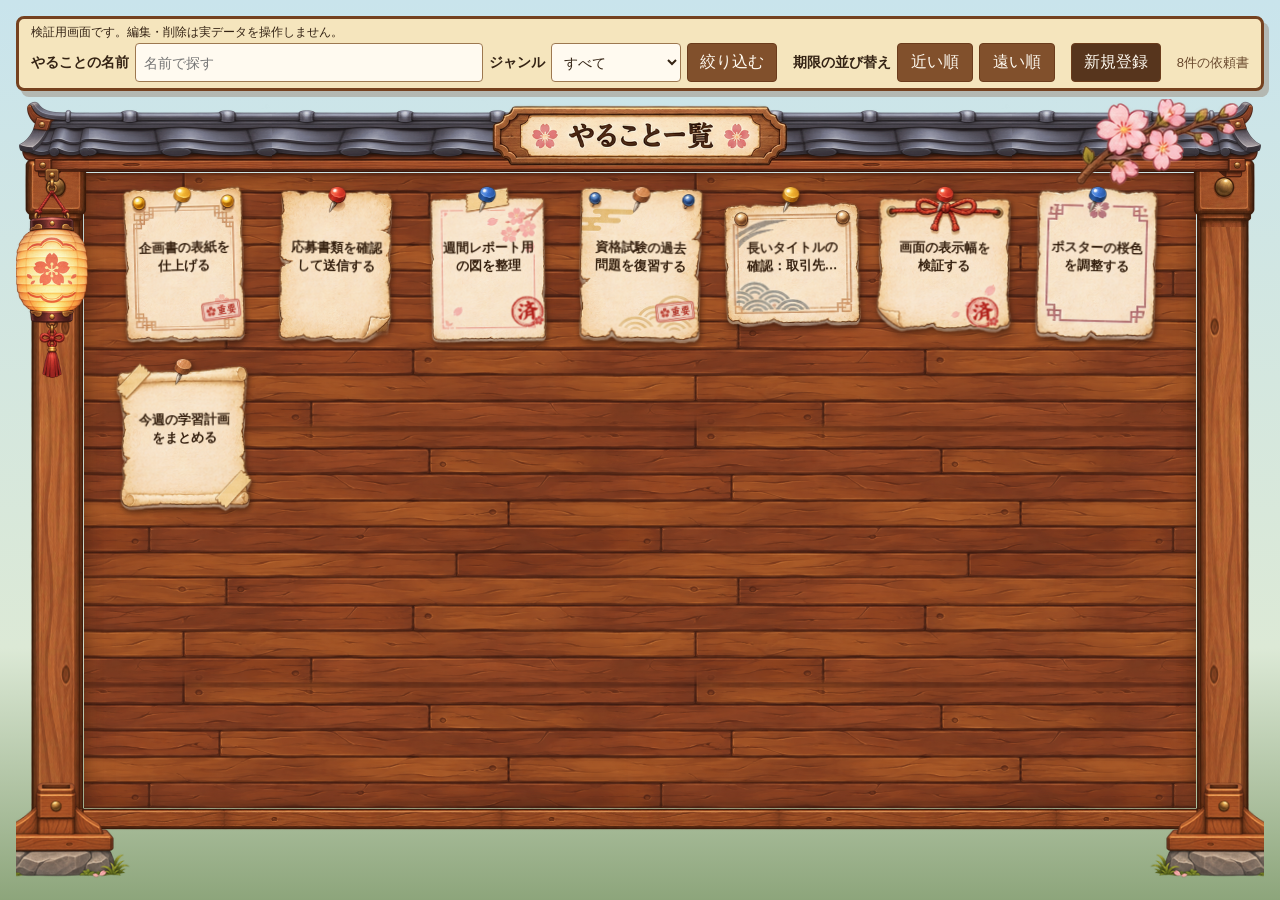
==== src/main/resources/static/todos-board-preview.html @ 301bfee9 "自由制作 1105午前分" ====
<!DOCTYPE html>
<html lang="ja">
<head>
    <meta charset="UTF-8">
    <meta name="viewport" content="width=device-width, initial-scale=1.0">
    <link rel="icon" href="data:,">
    <title>和風依頼掲示板・配置検証</title>
    <link rel="stylesheet" href="css/todos-board-preview.css">
    <script src="js/todos-board-preview.js" defer></script>
</head>
<body>
    <main class="preview-layout">
        <aside class="preview-controls" aria-label="検索と並び替えの検証">
            <p class="preview-controls__note">検証用画面です。編集・削除は実データを操作しません。</p>
            <div class="preview-controls__search"><label for="preview-keyword">やることの名前</label><input id="preview-keyword" type="search" placeholder="名前で探す"><label for="preview-category">ジャンル</label><select id="preview-category"><option value="">すべて</option><option>デザイン</option><option>マーケティング</option><option>プログラミング</option><option>資格</option><option>就職活動</option></select><button id="preview-search" type="button">絞り込む</button></div>
            <div class="preview-controls__sort"><span>期限の並び替え</span><div class="preview-controls__sort-buttons"><button type="button" data-order="asc">近い順</button><button type="button" data-order="desc">遠い順</button></div></div>
            <button class="preview-controls__create" type="button">新規登録</button>
            <p class="preview-controls__count" id="preview-count" role="status">8件の依頼書</p>
        </aside>
        <section class="board" aria-labelledby="preview-title">
            <div class="board__frame">
                <div class="board__paper" role="region" aria-label="サンプルの依頼書。縦にスクロールできます" tabindex="0">
                <div class="notice-grid" id="notice-grid">
                    <button class="notice-thumb" type="button" data-title="企画書の表紙を仕上げる" data-memo="表紙の配色と見出しを確認し、共有用の画像を書き出す。" data-category="デザイン" data-priority="高" data-due="2026-11-07" data-status="未完了" aria-label="企画書の表紙を仕上げる（未完了）の依頼書を開く">
                        <img class="notice-thumb__image" src="assets/todos/list/themes/japanese-board/notices/notice-01-gold.png" alt="">
                        <img class="notice-thumb__pin" src="assets/todos/list/themes/japanese-board/pins/pin-gold.png" alt="">
                        <span class="notice-thumb__title">企画書の表紙を仕上げる</span>
                        <img class="notice-thumb__stamp" src="assets/todos/list/themes/japanese-board/stamps/stamp-important.png" alt="">
                    </button>
                    <button class="notice-thumb" type="button" data-title="応募書類を確認して送信する" data-memo="誤字を確認してから応募書類を送信する。" data-category="就職活動" data-priority="中" data-due="2026-11-09" data-status="未完了" aria-label="応募書類を確認して送信する（未完了）の依頼書を開く">
                        <img class="notice-thumb__image" src="assets/todos/list/themes/japanese-board/notices/notice-02-red-pin.png" alt="">
                        <img class="notice-thumb__pin" src="assets/todos/list/themes/japanese-board/pins/pin-red.png" alt="">
                        <span class="notice-thumb__title">応募書類を確認して送信する</span>
                    </button>
                    <button class="notice-thumb" type="button" data-title="週間レポート用の図を整理" data-memo="集計結果を図にまとめ、説明文と数字の対応を確認した。" data-category="マーケティング" data-priority="低" data-due="2026-11-12" data-status="完了" aria-label="週間レポート用の図を整理（完了）の依頼書を開く">
                        <img class="notice-thumb__image" src="assets/todos/list/themes/japanese-board/notices/notice-03-sakura-tape.png" alt="">
                        <img class="notice-thumb__pin" src="assets/todos/list/themes/japanese-board/pins/pin-blue.png" alt="">
                        <span class="notice-thumb__title">週間レポート用の図を整理</span>
                        <img class="notice-thumb__stamp notice-thumb__stamp--done" src="assets/todos/list/themes/japanese-board/stamps/stamp-done.png" alt="">
                    </button>
                    <button class="notice-thumb" type="button" data-title="資格試験の過去問題を復習する" data-memo="間違えた問題の解説を読み、もう一度解き直す。" data-category="資格" data-priority="高" data-due="2026-11-15" data-status="未完了" aria-label="資格試験の過去問題を復習する（未完了）の依頼書を開く">
                        <img class="notice-thumb__image" src="assets/todos/list/themes/japanese-board/notices/notice-04-wave.png" alt="">
                        <img class="notice-thumb__pin" src="assets/todos/list/themes/japanese-board/pins/pin-wood.png" alt="">
                        <span class="notice-thumb__title">資格試験の過去問題を復習する</span>
                        <img class="notice-thumb__stamp" src="assets/todos/list/themes/japanese-board/stamps/stamp-important.png" alt="">
                    </button>
                    <button class="notice-thumb" type="button" data-title="長いタイトルの確認：取引先から届いた複数の要望を読み比べ、担当者ごとの作業内容を整理してから次回の打ち合わせに使う資料へ反映する" data-memo="長文の見本。全文は拡大画面で読み、一覧では先頭の二行だけを表示する。" data-category="プログラミング" data-priority="中" data-due="2026-11-20" data-status="未完了" aria-label="長いタイトル（未完了）の依頼書を開く">
                        <img class="notice-thumb__image" src="assets/todos/list/themes/japanese-board/notices/notice-05-wave-corner.png" alt="">
                        <img class="notice-thumb__pin" src="assets/todos/list/themes/japanese-board/pins/pin-gold.png" alt="">
                        <span class="notice-thumb__title">長いタイトルの確認：取引先から届いた複数の要望を読み比べ、担当者ごとの作業内容を整理してから次回の打ち合わせに使う資料へ反映する</span>
                    </button>
                    <button class="notice-thumb" type="button" data-title="画面の表示幅を検証する" data-memo="PCとスマートフォンの幅で依頼書と操作を確認した。" data-category="デザイン" data-priority="低" data-due="2026-11-25" data-status="完了" aria-label="画面の表示幅を検証する（完了）の依頼書を開く">
                        <img class="notice-thumb__image" src="assets/todos/list/themes/japanese-board/notices/notice-06-ribbon.png" alt="">
                        <img class="notice-thumb__pin" src="assets/todos/list/themes/japanese-board/pins/pin-red.png" alt="">
                        <span class="notice-thumb__title">画面の表示幅を検証する</span>
                        <img class="notice-thumb__stamp notice-thumb__stamp--done" src="assets/todos/list/themes/japanese-board/stamps/stamp-done.png" alt="">
                    </button>
                    <button class="notice-thumb" type="button" data-title="ポスターの桜色を調整する" data-memo="印刷時に読みやすい色合いになるよう試作を比較する。" data-category="デザイン" data-priority="中" data-due="2026-11-27" data-status="未完了" aria-label="ポスターの桜色を調整する（未完了）の依頼書を開く">
                        <img class="notice-thumb__image" src="assets/todos/list/themes/japanese-board/notices/notice-07-sakura-border.png" alt="">
                        <img class="notice-thumb__pin" src="assets/todos/list/themes/japanese-board/pins/pin-blue.png" alt="">
                        <span class="notice-thumb__title">ポスターの桜色を調整する</span>
                    </button>
                    <button class="notice-thumb" type="button" data-title="今週の学習計画をまとめる" data-memo="週末までの課題を確認し、学習する順番を決める。" data-category="資格" data-priority="低" data-due="2026-11-30" data-status="未完了" aria-label="今週の学習計画をまとめる（未完了）の依頼書を開く">
                        <img class="notice-thumb__image" src="assets/todos/list/themes/japanese-board/notices/notice-08-taped.png" alt="">
                        <img class="notice-thumb__pin" src="assets/todos/list/themes/japanese-board/pins/pin-wood.png" alt="">
                        <span class="notice-thumb__title">今週の学習計画をまとめる</span>
                    </button>
                </div>
            </div>
            </div>
            <div class="board__roof" aria-hidden="true"></div>
            <div class="board__post board__post--left" aria-hidden="true"></div>
            <div class="board__post board__post--right" aria-hidden="true"></div>
            <img class="board__foot board__foot--left" src="assets/todos/list/themes/japanese-board/exterior/foot.png" alt="" aria-hidden="true">
            <img class="board__foot board__foot--right" src="assets/todos/list/themes/japanese-board/exterior/foot.png" alt="" aria-hidden="true">
            <img class="board__lantern" src="assets/todos/list/themes/japanese-board/exterior/lantern.png" alt="" aria-hidden="true">
            <img class="board__sakura" src="assets/todos/list/themes/japanese-board/decor/sakura-branch.png" alt="" aria-hidden="true">
            <h1 class="board__title" id="preview-title"><img src="assets/todos/list/themes/japanese-board/title-todo-list.png" alt="やること一覧"></h1>
        </section>
    </main>

    <dialog class="notice-dialog" id="notice-dialog" aria-labelledby="detail-title">
        <button class="notice-dialog__close" id="notice-close" type="button" aria-label="依頼書を閉じる">×</button>
        <div class="notice-dialog__body">
            <div class="notice-dialog__art">
                <img class="notice-dialog__image" id="detail-image" alt="選択した依頼書の絵柄">
                <img class="notice-dialog__pin" id="detail-pin" alt="">
                <span class="notice-dialog__paper-title" id="detail-paper-title"></span>
                <img class="notice-dialog__stamp" id="detail-stamp" alt="" hidden>
            </div>
            <div class="notice-dialog__details">
                <p class="notice-dialog__eyebrow">依頼書の詳細</p>
                <h2 id="detail-title"></h2>
                <p class="notice-dialog__memo" id="detail-memo"></p>
                <dl>
                    <div><dt>ジャンル</dt><dd id="detail-category"></dd></div>
                    <div><dt>優先度</dt><dd id="detail-priority"></dd></div>
                    <div><dt>期限</dt><dd id="detail-due"></dd></div>
                    <div><dt>状態</dt><dd id="detail-status"></dd></div>
                </dl>
                <div class="notice-dialog__actions"><button class="notice-dialog__action notice-dialog__action--edit" type="button" aria-label="編集（検証用）"></button><button class="notice-dialog__action notice-dialog__action--delete" type="button" aria-label="削除（検証用）"></button></div>
                <p class="notice-dialog__hint">編集・削除は配置確認用です。</p>
            </div>
        </div>
    </dialog>
</body>
</html>
---- src/main/resources/static/css/todos-board-preview.css ----
:root {
    font-family: "Yu Gothic", "Hiragino Kaku Gothic ProN", Meiryo, sans-serif;
    color: #342314;
    background: linear-gradient(#c9e4ec, #dce9d6 72%, #8da57b);
}

* { box-sizing: border-box; }
body { min-width: 320px; min-height: 100dvh; margin: 0; }
button, input, select { font: inherit; }

.preview-layout {
    display: grid;
    grid-template-rows: auto minmax(0, 1fr);
    gap: 8px;
    width: 100%;
    height: 100dvh;
    min-height: 0;
    padding: 16px;
}

.board {
    position: relative;
    isolation: isolate;
    width: 100%;
    min-width: 0;
    min-height: 0;
    overflow: hidden;
}

.board__frame { position: absolute; z-index: 1; inset: 42px 36px 44px; min-width: 0; min-height: 0; }
.board__frame::after { content: ''; position: absolute; z-index: 2; inset: 0; border: 32px solid transparent; border-image-source: url('../assets/todos/list/themes/japanese-board/exterior/wood-frame-9slice.png'); border-image-slice: 72; border-image-width: 32px; border-image-repeat: repeat; pointer-events: none; }
.board__roof { position: absolute; z-index: 3; top: 0; right: 0; left: 0; height: 80px; border: solid transparent; border-width: 0 69px 0 73px; border-image-source: url('../assets/todos/list/themes/japanese-board/exterior/roof-3slice.png'); border-image-slice: 0 138 0 146 fill; border-image-width: 0 69px 0 73px; border-image-repeat: repeat; pointer-events: none; }
.board__post { position: absolute; z-index: 2; top: 48px; bottom: 0; width: 80px; border: solid transparent; border-width: 80px 0; border-image-source: url('../assets/todos/list/themes/japanese-board/exterior/post-3slice.png'); border-image-slice: 160 0 160 0 fill; border-image-width: 80px 0; border-image-repeat: stretch repeat; pointer-events: none; }
.board__post--left { left: 0; }
.board__post--right { right: 0; transform: scaleX(-1); }
.board__foot { position: absolute; z-index: 4; bottom: -20px; display: block; width: 220px; height: auto; pointer-events: none; }
.board__foot--left { left: -70px; }
.board__foot--right { right: -70px; transform: scaleX(-1); }
.board__lantern { position: absolute; z-index: 4; top: 64px; left: -24px; display: block; width: 120px; height: auto; pointer-events: none; }
.board__sakura { position: absolute; z-index: 4; top: -6px; right: 22px; display: block; width: 170px; height: auto; pointer-events: none; }
.board__title { position: absolute; z-index: 5; top: 4px; left: 50%; width: 300px; margin: 0; transform: translateX(-50%); pointer-events: none; }
.board__title img { display: block; width: 100%; }

.board__paper {
    position: absolute;
    z-index: 1;
    inset: 32px;
    min-width: 0;
    min-height: 0;
    overflow-x: hidden;
    overflow-y: auto;
    padding: 12px;
    background: #8a4a27 url('../assets/todos/list/themes/japanese-board/exterior/wood-surface-tile.png') left top / 512px 256px repeat;
    box-shadow: inset 0 0 18px #30170877;
    scrollbar-color: #d1ad76 #674025;
    scrollbar-width: thin;
}

.board__paper:focus-visible { outline: 3px solid #ffe0a8; outline-offset: -6px; }
.notice-grid { display: grid; grid-template-columns: repeat(7, 140px); justify-content: center; gap: 12px; align-items: start; min-width: 0; }

.notice-thumb {
    position: relative;
    display: block;
    width: 100%;
    min-width: 0;
    min-height: 160px;
    aspect-ratio: 1 / 1.12;
    border: 0;
    padding: 0;
    background: transparent;
    color: #35200f;
    text-align: center;
    cursor: pointer;
    filter: drop-shadow(1px 3px 3px #291207bb);
    transform: rotate(var(--tilt));
    transition: transform 120ms ease, filter 120ms ease;
}
.notice-thumb:nth-child(8n+1) { --tilt: -1.4deg; }
.notice-thumb:nth-child(8n+2) { --tilt: 1deg; }
.notice-thumb:nth-child(8n+3) { --tilt: -0.7deg; }
.notice-thumb:nth-child(8n+4) { --tilt: 1.3deg; }
.notice-thumb:nth-child(8n+5) { --tilt: -1deg; }
.notice-thumb:nth-child(8n+6) { --tilt: 0.6deg; }
.notice-thumb:nth-child(8n+7) { --tilt: 1.5deg; }
.notice-thumb:nth-child(8n) { --tilt: -0.8deg; }
.notice-thumb:hover { transform: rotate(var(--tilt)) translateY(-3px) scale(1.03); filter: drop-shadow(2px 6px 5px #291207cc); z-index: 1; }
.notice-thumb:focus-visible { outline: 3px solid #ffe3ad; outline-offset: 2px; z-index: 2; }
.notice-thumb[hidden] { display: none; }
.notice-thumb__image { position: absolute; inset: 0; display: block; width: 100%; height: 100%; object-fit: contain; pointer-events: none; }
.notice-thumb__pin { position: absolute; z-index: 2; top: 0; left: 50%; width: 21px; height: 29px; object-fit: contain; transform: translateX(-50%); pointer-events: none; }
.notice-thumb__title { position: absolute; top: 34%; left: 17%; right: 17%; display: -webkit-box; max-height: 2.7em; overflow: hidden; -webkit-box-orient: vertical; -webkit-line-clamp: 2; font-size: 13px; font-weight: 700; line-height: 1.35; overflow-wrap: anywhere; pointer-events: none; }
.notice-thumb__stamp { position: absolute; right: 9%; bottom: 12%; width: 42px; height: 30px; object-fit: contain; pointer-events: none; }
.notice-thumb__stamp--done { right: 10%; bottom: 10%; width: 34px; height: 34px; }

.preview-controls { display: grid; grid-template-columns: minmax(0, 1fr) auto auto auto; align-items: center; gap: 4px 16px; width: 100%; min-width: 0; border: 3px solid #75411f; border-radius: 8px; padding: 6px 12px; background: #f5e5bd; box-shadow: 5px 6px 0 #75411f45; }
.preview-controls__note { grid-column: 1 / -1; margin: 0; font-size: 12px; line-height: 1.2; }
.preview-controls__search, .preview-controls__sort { display: flex; align-items: center; gap: 6px; min-width: 0; }
.preview-controls label, .preview-controls__sort > span { flex: none; font-size: 14px; font-weight: 700; }
.preview-controls input, .preview-controls select { min-width: 0; min-height: 39px; border: 1px solid #9d7850; border-radius: 4px; padding: 8px; background: #fffaf0; color: inherit; font-size: 14px; }
.preview-controls input { flex: 1 1 190px; }
.preview-controls select { flex: none; width: 130px; }
.preview-controls button { min-height: 39px; border: 1px solid #6b3c1c; border-radius: 4px; padding: 6px 12px; background: #81502c; color: #fffaf0; cursor: pointer; white-space: nowrap; }
.preview-controls__sort-buttons { display: flex; gap: 6px; }
.preview-controls__sort-buttons button { min-width: 76px; }
.preview-controls .preview-controls__create { background: #57351d; }
.preview-controls__count { margin: 0; color: #67472c; font-size: 13px; white-space: nowrap; }
.preview-controls button:focus-visible { outline: 3px solid #194f8f; outline-offset: 2px; }

.notice-dialog { width: min(780px, calc(100vw - 24px)); max-height: calc(100dvh - 24px); border: 4px solid #673a22; border-radius: 10px; padding: 0; background: #f5e8c8; color: #342314; box-shadow: 0 20px 60px #170c07aa; }
.notice-dialog::backdrop { background: #1d120bcc; }
.notice-dialog__close { position: absolute; z-index: 3; top: 9px; right: 9px; display: grid; place-items: center; width: 40px; height: 40px; border: 2px solid #6e472c; border-radius: 50%; background: #fff9ea; color: #4b2614; font-size: 28px; line-height: 1; cursor: pointer; }
.notice-dialog__close:focus-visible, .notice-dialog__action:focus-visible { outline: 3px solid #194f8f; outline-offset: 2px; }
.notice-dialog__body { display: grid; grid-template-columns: minmax(0, 310px) minmax(0, 1fr); align-items: center; gap: 22px; max-height: calc(100dvh - 32px); overflow-y: auto; padding: 28px; }
.notice-dialog__art { position: relative; display: grid; justify-items: center; align-self: center; min-width: 0; }
.notice-dialog__image { display: block; width: 100%; max-width: 310px; max-height: calc(100dvh - 90px); height: auto; object-fit: contain; filter: drop-shadow(2px 5px 6px #5c351b99); }
.notice-dialog__pin { position: absolute; top: 0; left: 50%; width: 36px; height: 51px; object-fit: contain; transform: translateX(-50%); }
.notice-dialog__paper-title { position: absolute; top: 36%; left: 50%; display: -webkit-box; width: min(60%, 180px); max-height: 4.2em; overflow: hidden; -webkit-box-orient: vertical; -webkit-line-clamp: 3; font-size: 17px; font-weight: 700; line-height: 1.4; text-align: center; overflow-wrap: anywhere; transform: translateX(-50%); pointer-events: none; }
.notice-dialog__stamp { position: absolute; right: 4%; bottom: 3%; width: 78px; max-height: 78px; object-fit: contain; }
.notice-dialog__stamp[hidden] { display: none; }
.notice-dialog__details { min-width: 0; padding-right: 10px; }
.notice-dialog__eyebrow { margin: 0 0 8px; color: #9d5c28; font-size: 13px; font-weight: 700; letter-spacing: 0.12em; }
.notice-dialog h2 { margin: 0 0 12px; padding-right: 25px; font-size: clamp(20px, 2.2vw, 27px); line-height: 1.35; overflow-wrap: anywhere; }
.notice-dialog__memo { margin: 0 0 16px; line-height: 1.6; overflow-wrap: anywhere; }
.notice-dialog dl { display: grid; gap: 0; margin: 0; border-top: 1px solid #bda27a; }
.notice-dialog dl > div { display: grid; grid-template-columns: 6em minmax(0, 1fr); gap: 8px; border-bottom: 1px solid #bda27a; padding: 7px 0; }
.notice-dialog dt { color: #715032; font-weight: 700; }
.notice-dialog dd { min-width: 0; margin: 0; overflow-wrap: anywhere; }
.notice-dialog__actions { display: flex; gap: 8px; margin-top: 20px; }
.notice-dialog__action { width: 112px; height: 57px; border: 0; padding: 0; background: center / contain no-repeat; cursor: pointer; }
.notice-dialog__action--edit { background-image: url('../assets/todos/list/themes/japanese-board/buttons/btn-edit.png'); }
.notice-dialog__action--delete { background-image: url('../assets/todos/list/themes/japanese-board/buttons/btn-delete.png'); }
.notice-dialog__hint { margin: 8px 0 0; color: #715032; font-size: 12px; }

@media (min-width: 1450px) {
    .board__frame { inset: 48px 42px 52px; }
    .notice-grid { grid-template-columns: repeat(7, 165px); }
}

@media (min-width: 761px) and (max-width: 1279px) {
    .preview-controls { grid-template-columns: minmax(0, 1fr) auto; }
    .preview-controls__search { grid-column: 1; }
    .preview-controls__sort { grid-column: 2; }
    .preview-controls__create { grid-column: 1; justify-self: start; }
    .preview-controls__count { grid-column: 2; justify-self: end; }
}

@media (min-width: 1121px) and (max-width: 1279px) { .notice-grid { grid-template-columns: repeat(6, 140px); } }
@media (min-width: 901px) and (max-width: 1120px) { .notice-grid { grid-template-columns: repeat(5, 140px); } }
@media (min-width: 761px) and (max-width: 900px) { .notice-grid { grid-template-columns: repeat(4, 140px); } }

@media (max-width: 760px) {
    .preview-layout { gap: 8px; padding: 8px 10px 12px; }
    .preview-controls { grid-template-columns: minmax(0, 1fr) auto; gap: 6px; padding: 8px; }
    .preview-controls__note { grid-column: 1 / -1; font-size: 12px; }
    .preview-controls__search, .preview-controls__sort { grid-column: 1 / -1; width: 100%; }
    .preview-controls__search { display: grid; grid-template-columns: minmax(0, 1fr) 80px 72px; gap: 5px; }
    .preview-controls__search label { position: absolute; width: 1px; height: 1px; overflow: hidden; clip-path: inset(50%); white-space: nowrap; }
    .preview-controls__search input, .preview-controls__search select { width: 100%; }
    .preview-controls__sort { justify-content: space-between; }
    .preview-controls__sort > span { font-size: 12px; }
    .preview-controls button { padding: 5px 4px; font-size: 13px; }
    .preview-controls__create { grid-column: 1; justify-self: start; }
    .preview-controls__count { grid-column: 2; justify-self: end; font-size: 12px; }
    .board__frame { inset: 50px 0 0; }
    .board__frame::after { border-width: 16px; border-image-width: 16px; }
    .board__paper { inset: 16px; padding: 8px; }
    .board__roof, .board__post, .board__foot, .board__lantern, .board__sakura { display: none; }
    .board__title { top: 0; width: 240px; }
    .notice-grid { grid-template-columns: 230px; gap: 12px; }
    .notice-thumb { min-height: 165px; }
    .notice-thumb__title { font-size: 14px; }
    .notice-dialog { width: calc(100vw - 12px); max-height: calc(100dvh - 12px); }
    .notice-dialog__body { grid-template-columns: minmax(0, 1fr); gap: 5px; max-height: calc(100dvh - 20px); padding: 12px 16px 18px; }
    .notice-dialog__art { width: min(100%, 200px); justify-self: center; }
    .notice-dialog__image { max-height: 200px; }
    .notice-dialog__pin { width: 23px; height: 33px; }
    .notice-dialog__paper-title { width: min(38%, 120px); font-size: 12px; }
    .notice-dialog__stamp { width: 48px; max-height: 48px; }
    .notice-dialog__details { padding-right: 0; }
    .notice-dialog__eyebrow { margin-bottom: 2px; }
    .notice-dialog h2 { margin-bottom: 7px; padding-right: 32px; font-size: 19px; }
    .notice-dialog__memo { margin-bottom: 8px; font-size: 14px; line-height: 1.45; }
    .notice-dialog dl { font-size: 14px; }
    .notice-dialog dl > div { padding: 4px 0; }
    .notice-dialog__actions { margin-top: 9px; }
    .notice-dialog__action { width: 92px; height: 47px; }
}

@media (prefers-reduced-motion: reduce) { .notice-thumb { transition: none; } }
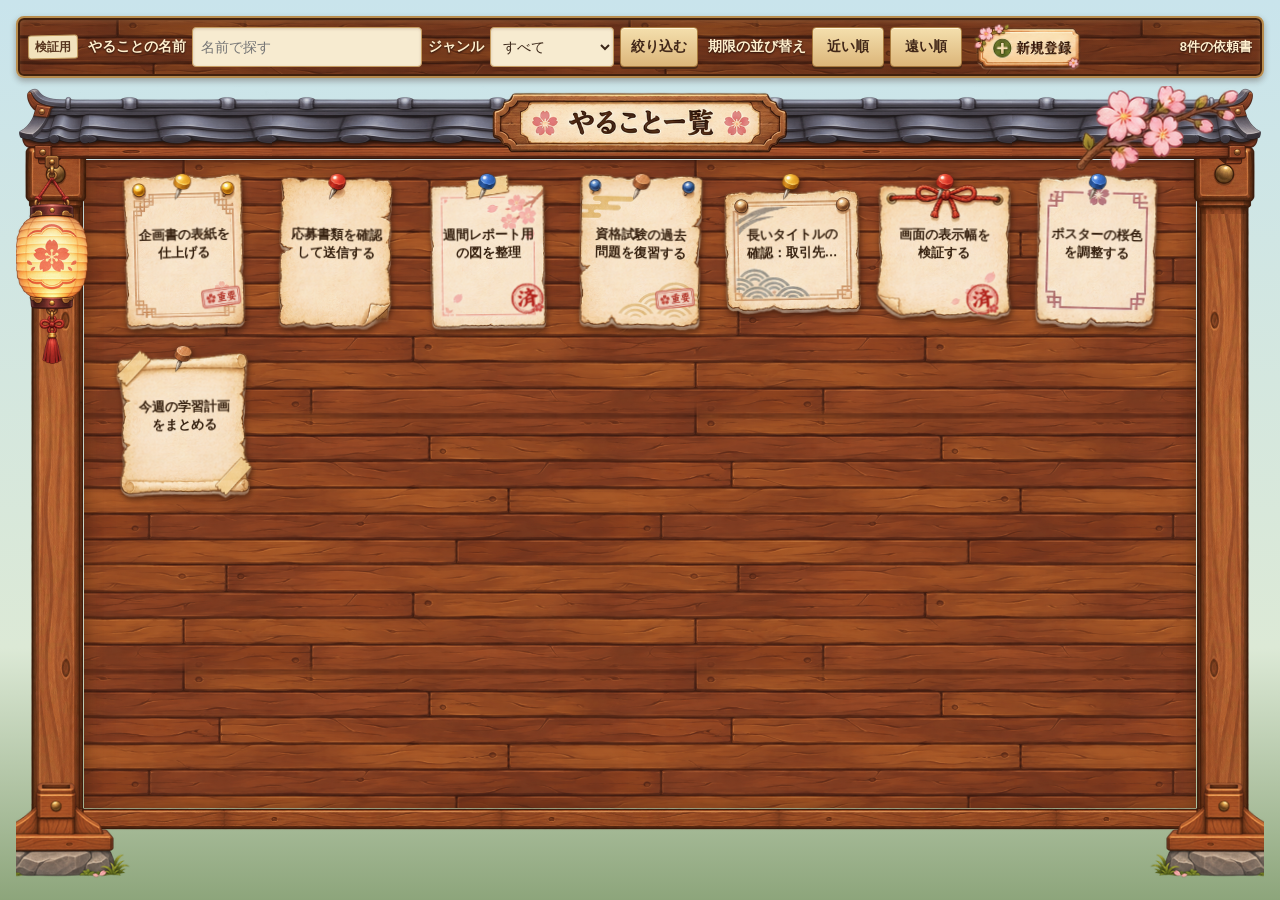
==== commit 56ad21f3: "todo一覧改修" ====
--- a/src/main/resources/static/todos-board-preview.html
+++ b/src/main/resources/static/todos-board-preview.html
@@ -11,10 +11,10 @@
 <body>
     <main class="preview-layout">
         <aside class="preview-controls" aria-label="検索と並び替えの検証">
-            <p class="preview-controls__note">検証用画面です。編集・削除は実データを操作しません。</p>
+            <p class="preview-controls__note" title="検証用画面です。編集・削除は実データを操作しません。"><span>検証用</span><span class="visually-hidden">画面です。編集・削除は実データを操作しません。</span></p>
             <div class="preview-controls__search"><label for="preview-keyword">やることの名前</label><input id="preview-keyword" type="search" placeholder="名前で探す"><label for="preview-category">ジャンル</label><select id="preview-category"><option value="">すべて</option><option>デザイン</option><option>マーケティング</option><option>プログラミング</option><option>資格</option><option>就職活動</option></select><button id="preview-search" type="button">絞り込む</button></div>
             <div class="preview-controls__sort"><span>期限の並び替え</span><div class="preview-controls__sort-buttons"><button type="button" data-order="asc">近い順</button><button type="button" data-order="desc">遠い順</button></div></div>
-            <button class="preview-controls__create" type="button">新規登録</button>
+            <a class="preview-controls__create" href="/todos/new"><span class="visually-hidden">新規登録</span></a>
             <p class="preview-controls__count" id="preview-count" role="status">8件の依頼書</p>
         </aside>
         <section class="board" aria-labelledby="preview-title">
--- a/src/main/resources/static/css/todos-board-preview.css
+++ b/src/main/resources/static/css/todos-board-preview.css
@@ -7,6 +7,7 @@
 * { box-sizing: border-box; }
 body { min-width: 320px; min-height: 100dvh; margin: 0; }
 button, input, select { font: inherit; }
+.visually-hidden { position: absolute; width: 1px; height: 1px; padding: 0; overflow: hidden; clip-path: inset(50%); white-space: nowrap; }
 
 .preview-layout {
     display: grid;
@@ -93,19 +94,35 @@
 .notice-thumb__stamp { position: absolute; right: 9%; bottom: 12%; width: 42px; height: 30px; object-fit: contain; pointer-events: none; }
 .notice-thumb__stamp--done { right: 10%; bottom: 10%; width: 34px; height: 34px; }
 
-.preview-controls { display: grid; grid-template-columns: minmax(0, 1fr) auto auto auto; align-items: center; gap: 4px 16px; width: 100%; min-width: 0; border: 3px solid #75411f; border-radius: 8px; padding: 6px 12px; background: #f5e5bd; box-shadow: 5px 6px 0 #75411f45; }
-.preview-controls__note { grid-column: 1 / -1; margin: 0; font-size: 12px; line-height: 1.2; }
+.preview-controls {
+    display: grid;
+    grid-template-columns: auto auto auto auto minmax(0, 1fr);
+    align-items: center;
+    column-gap: 10px;
+    width: 100%;
+    height: 62px;
+    min-width: 0;
+    border: 2px solid #b88c4d;
+    border-radius: 8px;
+    padding: 4px 10px;
+    background: linear-gradient(#2b170838, #170a043d), url('../assets/todos/list/themes/japanese-board/exterior/wood-surface-tile.png') left top / 512px 256px repeat;
+    box-shadow: inset 0 0 0 2px #42210e, inset 0 2px 6px #f6d99540, 0 3px 6px #30180e55;
+}
+.preview-controls__note { display: inline-flex; align-items: center; justify-content: center; margin: 0; border: 1px solid #c19a5e; border-radius: 3px; padding: 4px 6px; background: #f2e2bc; color: #57351e; font-size: 12px; font-weight: 700; line-height: 1.2; white-space: nowrap; transform: rotate(-1deg); }
 .preview-controls__search, .preview-controls__sort { display: flex; align-items: center; gap: 6px; min-width: 0; }
-.preview-controls label, .preview-controls__sort > span { flex: none; font-size: 14px; font-weight: 700; }
-.preview-controls input, .preview-controls select { min-width: 0; min-height: 39px; border: 1px solid #9d7850; border-radius: 4px; padding: 8px; background: #fffaf0; color: inherit; font-size: 14px; }
-.preview-controls input { flex: 1 1 190px; }
-.preview-controls select { flex: none; width: 130px; }
-.preview-controls button { min-height: 39px; border: 1px solid #6b3c1c; border-radius: 4px; padding: 6px 12px; background: #81502c; color: #fffaf0; cursor: pointer; white-space: nowrap; }
+.preview-controls label, .preview-controls__sort > span { flex: none; color: #fff0ce; font-size: 14px; font-weight: 700; white-space: nowrap; text-shadow: 0 1px 2px #210e08; }
+.preview-controls input, .preview-controls select { min-width: 0; height: 40px; border: 1px solid #c59b60; border-radius: 4px; padding: 7px 8px; background: #f7ebd0; color: #3b2719; box-shadow: inset 0 1px 3px #6a432c33; font-size: 14px; }
+.preview-controls input { flex: none; width: 230px; max-width: 260px; }
+.preview-controls select { flex: none; width: 124px; }
+.preview-controls button { min-height: 40px; border: 1px solid #a97b3f; border-radius: 4px; padding: 6px 10px; background: linear-gradient(#f4dfad, #dcb67a); color: #412718; box-shadow: inset 0 1px #fff2d4, 0 2px 0 #4c2b16; cursor: pointer; font-size: 14px; font-weight: 700; white-space: nowrap; }
+.preview-controls button:hover { background: linear-gradient(#fff0c7, #e9c793); }
 .preview-controls__sort-buttons { display: flex; gap: 6px; }
-.preview-controls__sort-buttons button { min-width: 76px; }
-.preview-controls .preview-controls__create { background: #57351d; }
-.preview-controls__count { margin: 0; color: #67472c; font-size: 13px; white-space: nowrap; }
-.preview-controls button:focus-visible { outline: 3px solid #194f8f; outline-offset: 2px; }
+.preview-controls__sort-buttons button { min-width: 72px; }
+.preview-controls__sort-buttons button[aria-pressed='true'] { border-color: #ffe19d; background: #6b3c1d; color: #fff1d4; box-shadow: inset 0 1px 3px #241006; }
+.preview-controls .preview-controls__create { display: block; width: 110px; height: 50px; border: 0; background: url('../assets/todos/list/themes/japanese-board/buttons/btn-create.png') center / contain no-repeat; cursor: pointer; }
+.preview-controls__create:hover { filter: brightness(1.08); }
+.preview-controls__count { justify-self: end; margin: 0; color: #fff0ce; font-size: 13px; font-weight: 700; white-space: nowrap; text-shadow: 0 1px 2px #210e08; }
+.preview-controls button:focus-visible, .preview-controls a:focus-visible, .preview-controls input:focus-visible, .preview-controls select:focus-visible { outline: 3px solid #ffe28f; outline-offset: 2px; }
 
 .notice-dialog { width: min(780px, calc(100vw - 24px)); max-height: calc(100dvh - 24px); border: 4px solid #673a22; border-radius: 10px; padding: 0; background: #f5e8c8; color: #342314; box-shadow: 0 20px 60px #170c07aa; }
 .notice-dialog::backdrop { background: #1d120bcc; }
@@ -138,11 +155,12 @@
 }
 
 @media (min-width: 761px) and (max-width: 1279px) {
-    .preview-controls { grid-template-columns: minmax(0, 1fr) auto; }
-    .preview-controls__search { grid-column: 1; }
-    .preview-controls__sort { grid-column: 2; }
-    .preview-controls__create { grid-column: 1; justify-self: start; }
-    .preview-controls__count { grid-column: 2; justify-self: end; }
+    .preview-controls { grid-template-columns: auto minmax(0, 1fr) auto auto; grid-template-rows: 40px 50px; gap: 4px 10px; height: auto; padding: 6px 10px; }
+    .preview-controls__search { grid-column: 1 / -1; grid-row: 1; }
+    .preview-controls__note { grid-column: 1; grid-row: 2; }
+    .preview-controls__sort { grid-column: 2; grid-row: 2; }
+    .preview-controls__create { grid-column: 3; grid-row: 2; }
+    .preview-controls__count { grid-column: 4; grid-row: 2; }
 }
 
 @media (min-width: 1121px) and (max-width: 1279px) { .notice-grid { grid-template-columns: repeat(6, 140px); } }
@@ -151,17 +169,17 @@
 
 @media (max-width: 760px) {
     .preview-layout { gap: 8px; padding: 8px 10px 12px; }
-    .preview-controls { grid-template-columns: minmax(0, 1fr) auto; gap: 6px; padding: 8px; }
-    .preview-controls__note { grid-column: 1 / -1; font-size: 12px; }
+    .preview-controls { grid-template-columns: auto auto minmax(0, 1fr); grid-template-rows: 38px 38px 47px; gap: 4px 8px; height: auto; padding: 6px 8px; }
     .preview-controls__search, .preview-controls__sort { grid-column: 1 / -1; width: 100%; }
-    .preview-controls__search { display: grid; grid-template-columns: minmax(0, 1fr) 80px 72px; gap: 5px; }
+    .preview-controls__search { grid-row: 1; display: grid; grid-template-columns: minmax(0, 1fr) 120px 72px; gap: 5px; }
     .preview-controls__search label { position: absolute; width: 1px; height: 1px; overflow: hidden; clip-path: inset(50%); white-space: nowrap; }
-    .preview-controls__search input, .preview-controls__search select { width: 100%; }
-    .preview-controls__sort { justify-content: space-between; }
-    .preview-controls__sort > span { font-size: 12px; }
-    .preview-controls button { padding: 5px 4px; font-size: 13px; }
-    .preview-controls__create { grid-column: 1; justify-self: start; }
-    .preview-controls__count { grid-column: 2; justify-self: end; font-size: 12px; }
+    .preview-controls__search input, .preview-controls__search select { width: 100%; height: 38px; }
+    .preview-controls__sort { grid-row: 2; justify-content: space-between; }
+    .preview-controls__sort > span { font-size: 13px; }
+    .preview-controls button { min-height: 38px; padding: 5px 6px; font-size: 14px; }
+    .preview-controls__note { grid-column: 1; grid-row: 3; }
+    .preview-controls .preview-controls__create { grid-column: 2; grid-row: 3; width: 105px; height: 47px; }
+    .preview-controls__count { grid-column: 3; grid-row: 3; font-size: 12px; }
     .board__frame { inset: 50px 0 0; }
     .board__frame::after { border-width: 16px; border-image-width: 16px; }
     .board__paper { inset: 16px; padding: 8px; }
@@ -187,4 +205,8 @@
     .notice-dialog__action { width: 92px; height: 47px; }
 }
 
+@media (max-width: 360px) {
+    .preview-controls__search { grid-template-columns: minmax(0, 1fr) 100px 72px; }
+}
+
 @media (prefers-reduced-motion: reduce) { .notice-thumb { transition: none; } }
